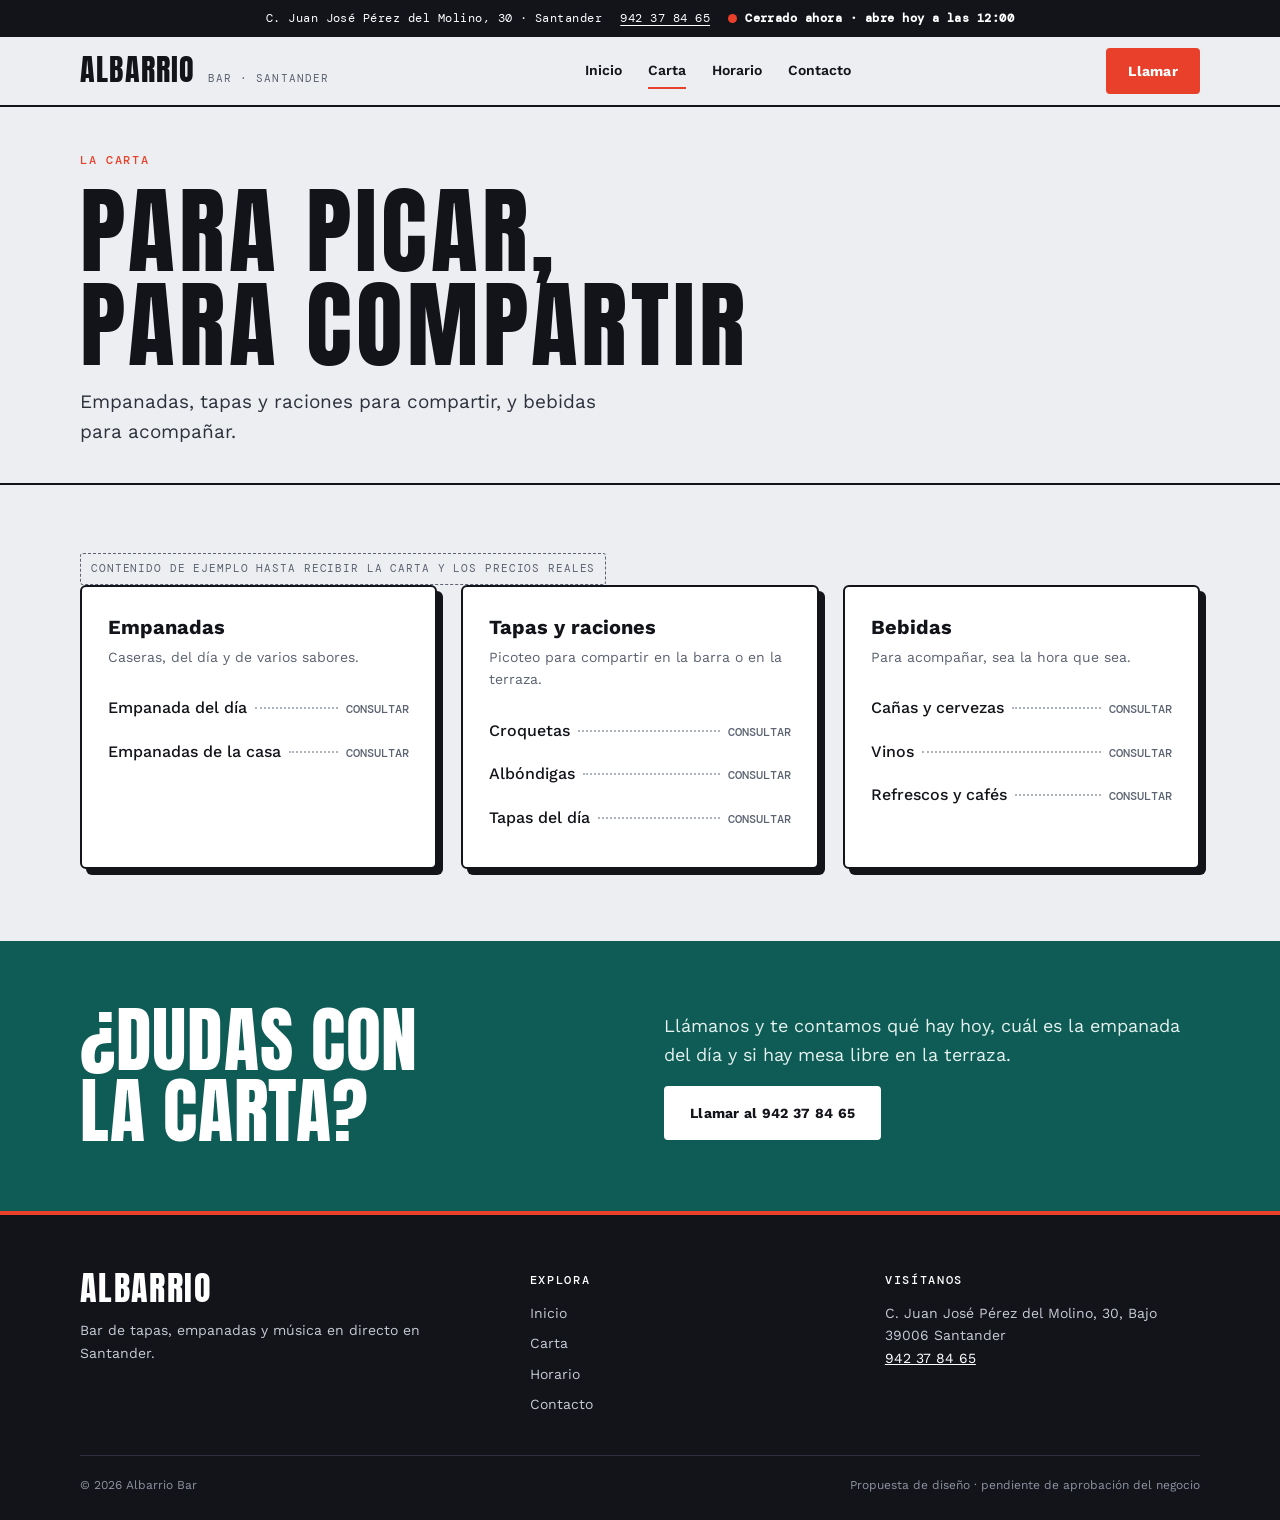
==== carta.html @ b81bc86d "Web en varias páginas: Inicio, Carta, Horario y Contacto (datos, mapa y redes) Co-Authored-By: Claud" ====
<!doctype html>
<html lang="es">
<head>
<meta charset="utf-8">
<meta name="viewport" content="width=device-width,initial-scale=1">
<title>Carta · Albarrio Bar</title>
<meta name="description" content="Carta de Albarrio Bar: empanadas, tapas, raciones y bebidas en Santander.">
<meta name="robots" content="noindex, nofollow">
<meta property="og:type" content="website">
<meta property="og:title" content="Carta · Albarrio Bar">
<meta property="og:description" content="Carta de Albarrio Bar: empanadas, tapas, raciones y bebidas en Santander.">
<meta name="theme-color" content="#12141a">
<link rel="icon" href="data:image/svg+xml,%3Csvg xmlns='http://www.w3.org/2000/svg' viewBox='0 0 32 32'%3E%3Crect width='32' height='32' rx='7' fill='%2312141a'/%3E%3Ctext x='16' y='24' font-family='Impact,Arial Narrow,sans-serif' font-size='22' text-anchor='middle' fill='%23e8402a'%3EA%3C/text%3E%3C/svg%3E">
<link rel="preconnect" href="https://fonts.googleapis.com">
<link rel="preconnect" href="https://fonts.gstatic.com" crossorigin>
<link href="https://fonts.googleapis.com/css2?family=Anton&family=DM+Mono:wght@400;500&family=Work+Sans:wght@400;500;600;700&display=swap" rel="stylesheet">
<link rel="stylesheet" href="styles.css?v=2">

</head>
<body>

<div class="topbar">
  <span>C. Juan José Pérez del Molino, 30 · Santander</span>
  <a href="tel:+34942378465">942 37 84 65</a>
  <span class="open-badge" data-open-badge>Consulta nuestro horario</span>
</div>

<header class="header">
  <div class="wrap nav">
    <a class="brand" href="index.html" aria-label="Albarrio Bar, inicio"><span class="brand-word">ALBARRIO</span><span class="brand-sub">Bar · Santander</span></a>
    <button class="menu-toggle" aria-label="Abrir menú" aria-expanded="false">Menú</button>
    <nav class="navlinks" aria-label="Navegación principal"><a href="index.html">Inicio</a><a href="carta.html" class="active" aria-current="page">Carta</a><a href="horario.html">Horario</a><a href="contacto.html">Contacto</a></nav>
    <a class="btn btn-red nav-cta" href="tel:+34942378465">Llamar</a>
  </div>
</header>

<main>
<section class="page-head"><div class="wrap">
  <p class="kicker">La carta</p>
  <h1 class="page-title">PARA PICAR,<br> PARA COMPARTIR</h1>
  <p class="lead">Empanadas, tapas y raciones para compartir, y bebidas para acompañar.</p>
</div></section>
  <section class="section section-tight">
    <div class="wrap">
      <p class="note-tag">Contenido de ejemplo hasta recibir la carta y los precios reales</p>
      <div class="menu-grid">
        <article class="menu-card"><h3>Empanadas</h3><p class="menu-desc">Caseras, del día y de varios sabores.</p>
          <ul class="dots"><li><span>Empanada del día</span><i></i><b>Consultar</b></li><li><span>Empanadas de la casa</span><i></i><b>Consultar</b></li></ul></article>
        <article class="menu-card"><h3>Tapas y raciones</h3><p class="menu-desc">Picoteo para compartir en la barra o en la terraza.</p>
          <ul class="dots"><li><span>Croquetas</span><i></i><b>Consultar</b></li><li><span>Albóndigas</span><i></i><b>Consultar</b></li><li><span>Tapas del día</span><i></i><b>Consultar</b></li></ul></article>
        <article class="menu-card"><h3>Bebidas</h3><p class="menu-desc">Para acompañar, sea la hora que sea.</p>
          <ul class="dots"><li><span>Cañas y cervezas</span><i></i><b>Consultar</b></li><li><span>Vinos</span><i></i><b>Consultar</b></li><li><span>Refrescos y cafés</span><i></i><b>Consultar</b></li></ul></article>
      </div>
    </div>
  </section>
  <section class="band-teal">
    <div class="wrap band-grid">
      <div><h2>¿DUDAS CON<br> LA CARTA?</h2></div>
      <div><p>Llámanos y te contamos qué hay hoy, cuál es la empanada del día y si hay mesa libre en la terraza.</p><a class="btn btn-light" href="tel:+34942378465">Llamar al 942 37 84 65</a></div>
    </div>
  </section>

</main>

<footer class="footer">
  <div class="wrap footer-grid">
    <div><span class="brand-word light">ALBARRIO</span><p>Bar de tapas, empanadas y música en directo en Santander.</p></div>
    <div><h4>Explora</h4><div class="footer-links"><a href="index.html">Inicio</a><a href="carta.html">Carta</a><a href="horario.html">Horario</a><a href="contacto.html">Contacto</a></div></div>
    <div><h4>Visítanos</h4><p>C. Juan José Pérez del Molino, 30, Bajo<br>39006 Santander<br><a href="tel:+34942378465">942 37 84 65</a></p></div>
  </div>
  <div class="wrap footer-bottom"><span>© 2026 Albarrio Bar</span><span>Propuesta de diseño · pendiente de aprobación del negocio</span></div>
</footer>

<div class="mobile-bar"><a class="btn btn-red" href="tel:+34942378465">Llamar</a><a class="btn btn-line-dark" href="contacto.html#como-llegar">Cómo llegar</a></div>

<script src="script.js?v=2"></script>
</body>
</html>
---- styles.css ----
/* Albarrio Bar · cartel de concierto: tinta, rojo tomate, verde petróleo y papel frío */
:root{
  --ink:#12141a;
  --ink-2:#1d2029;
  --paper:#eceef1;
  --paper-2:#e1e4e9;
  --red:#e8402a;
  --red-dark:#c9301c;
  --teal:#0e5c55;
  --line:#c9ced6;
  --muted:#5b6270;
  --font-display:'Anton','Impact','Arial Narrow',sans-serif;
  --font-body:'Work Sans',system-ui,sans-serif;
  --font-mono:'DM Mono',ui-monospace,monospace;
  color-scheme:light;
}
*{box-sizing:border-box}
html{scroll-behavior:smooth}
body{margin:0;background:var(--paper);color:var(--ink);font-family:var(--font-body);font-size:16px;line-height:1.6;padding-bottom:0}
a{color:inherit}
img,svg{max-width:100%}
.wrap{width:min(1120px,calc(100% - 40px));margin-inline:auto}
:focus-visible{outline:3px solid var(--red);outline-offset:3px}

/* barra superior */
.topbar{display:flex;flex-wrap:wrap;justify-content:center;gap:4px 18px;background:var(--ink);color:#fff;padding:9px 16px;font-family:var(--font-mono);font-size:12px;letter-spacing:.04em}
.topbar a{text-decoration:underline;text-underline-offset:3px}
.open-badge{display:inline-flex;align-items:center;gap:8px;font-weight:600}
.open-badge:before{content:'';width:9px;height:9px;border-radius:50%;background:#8a919e;flex:0 0 9px}
.open-badge.is-open:before{background:#4fd18b;box-shadow:0 0 0 3px #4fd18b33}
.open-badge.is-closed:before{background:var(--red)}
.open-badge.big{font-size:15px}

/* cabecera */
.header{position:sticky;top:0;z-index:20;background:var(--paper);border-bottom:2px solid var(--ink)}
.nav{display:flex;align-items:center;justify-content:space-between;gap:20px;min-height:68px}
.brand{display:flex;align-items:baseline;gap:12px;text-decoration:none}
.brand-word{font-family:var(--font-display);font-size:30px;letter-spacing:.04em;line-height:1}
.brand-word.light{color:#fff;font-size:34px}
.brand-sub{font-family:var(--font-mono);font-size:11px;text-transform:uppercase;letter-spacing:.1em;color:var(--muted)}
.navlinks{display:flex;gap:26px;font-size:14px;font-weight:600}
.navlinks a{text-decoration:none;padding:6px 0;border-bottom:2px solid transparent}
.navlinks a:hover{border-bottom-color:var(--red)}
.menu-toggle{display:none;border:2px solid var(--ink);background:transparent;font:600 13px var(--font-body);padding:8px 14px;border-radius:4px;cursor:pointer;color:var(--ink)}

/* botones */
.btn{display:inline-flex;align-items:center;justify-content:center;padding:14px 24px;border-radius:4px;font-weight:700;font-size:14px;letter-spacing:.02em;text-decoration:none;border:2px solid var(--ink);transition:transform .15s,background .15s,color .15s;cursor:pointer}
.btn:hover{transform:translateY(-2px)}
.btn-red{background:var(--red);border-color:var(--red);color:#fff}
.btn-red:hover{background:var(--red-dark);border-color:var(--red-dark)}
.btn-line{background:transparent;color:var(--ink)}
.btn-line:hover{background:var(--ink);color:#fff}
.btn-line-dark{background:transparent;color:var(--ink)}
.btn-light{background:#fff;border-color:#fff;color:var(--ink)}
.btn-light:hover{background:var(--paper-2);border-color:var(--paper-2)}
.nav-cta{padding:10px 20px}
.actions{display:flex;flex-wrap:wrap;gap:12px;margin-top:26px}

/* tipografía */
.kicker{font-family:var(--font-mono);font-size:12px;text-transform:uppercase;letter-spacing:.14em;color:var(--red);margin:0 0 14px;font-weight:500}
.kicker-light{color:#ffb4a8}
h1,h2,h3{margin:0}
h1,h2{font-family:var(--font-display);font-weight:400;text-transform:uppercase;letter-spacing:.01em;line-height:.98;text-wrap:balance}
h1{font-size:clamp(48px,13vw,112px);letter-spacing:.04em;margin:0 0 22px;max-width:100%}
h2{font-size:clamp(40px,6vw,72px)}
h3{font-size:20px;font-weight:700;line-height:1.25}
p{margin:0 0 16px}
.lead{font-size:19px;max-width:520px;color:#2c313c}

/* hero */
.hero{padding:44px 0 56px}
.hero-grid{display:grid;grid-template-columns:minmax(0,1.15fr) minmax(300px,.85fr);gap:48px;align-items:center}
.hero-copy .kicker{margin-bottom:18px}

.ticket{background:var(--ink);color:#fff;border-radius:6px;padding:0;position:relative;box-shadow:10px 10px 0 var(--red)}
.ticket-head{display:flex;justify-content:space-between;align-items:center;gap:12px;flex-wrap:wrap;padding:18px 22px;border-bottom:2px dashed #3a3f4c;font-family:var(--font-mono);font-size:12px;letter-spacing:.12em}
.on-dark{color:#fff}
.ticket-list{list-style:none;margin:0;padding:8px 22px}
.ticket-list li{display:flex;justify-content:space-between;gap:12px;white-space:nowrap;padding:10px 0;border-bottom:1px solid #2b303c;font-size:15px}
.ticket-list li:last-child{border-bottom:0}
.ticket-list li span:last-child{font-family:var(--font-mono);font-size:13px}
.ticket-list li.is-today{color:#fff;font-weight:700}
.ticket-list li.is-today span:first-child:after{content:'  HOY';font-family:var(--font-mono);font-size:10px;letter-spacing:.1em;background:var(--red);color:#fff;border-radius:3px;padding:2px 6px;margin-left:8px;vertical-align:2px}
.ticket-list li.is-closed span:last-child{color:#ff9d8f}
.ticket-list li:not(.is-today){color:#c6cad4}
.ticket-foot{padding:14px 22px 18px;font-size:11px;color:#8d93a1;border-top:2px dashed #3a3f4c}

/* marquee */
.marquee{background:var(--red);color:#fff;overflow:hidden;border-block:2px solid var(--ink)}
.marquee-track{display:flex;align-items:center;gap:26px;width:max-content;padding:14px 0;font-family:var(--font-display);font-size:26px;text-transform:uppercase;letter-spacing:.06em;animation:slide 28s linear infinite}
.marquee-track i{width:10px;height:10px;background:var(--ink);transform:rotate(45deg);flex:0 0 10px}
@keyframes slide{to{transform:translateX(-50%)}}
@media(prefers-reduced-motion:reduce){.marquee-track{animation:none}html{scroll-behavior:auto}}

/* secciones */
.section{padding:84px 0}
.section-head{margin-bottom:40px}
.note-tag{display:inline-block;font-family:var(--font-mono);font-size:11px;text-transform:uppercase;letter-spacing:.08em;border:1px dashed var(--muted);color:var(--muted);padding:6px 10px;border-radius:3px;margin:20px 0 0}

.feature-grid{display:grid;grid-template-columns:repeat(4,1fr);gap:0;border:2px solid var(--ink)}
.feature{padding:28px 24px 30px;border-right:2px solid var(--ink);background:var(--paper)}
.feature:last-child{border-right:0}
.feature svg{width:34px;height:34px;color:var(--red);margin-bottom:22px}
.feature p{margin:10px 0 0;color:#3a404c;font-size:15px}

.band-teal{background:var(--teal);color:#fff;padding:64px 0}
.band-grid{display:grid;grid-template-columns:1fr 1fr;gap:48px;align-items:center}
.band-grid p{font-size:18px;color:#e4f1ef}

.menu-grid{display:grid;grid-template-columns:repeat(3,1fr);gap:24px}
.menu-card{background:#fff;border:2px solid var(--ink);border-radius:6px;padding:28px 26px;box-shadow:6px 6px 0 var(--ink)}
.menu-desc{color:var(--muted);font-size:14px;margin:6px 0 18px}
.dots{list-style:none;margin:0;padding:0}
.dots li{display:flex;align-items:baseline;gap:8px;padding:9px 0;font-weight:500}
.dots i{flex:1;border-bottom:2px dotted #aeb4bf;transform:translateY(-4px)}
.dots b{font-family:var(--font-mono);font-size:12px;font-weight:500;color:var(--muted);text-transform:uppercase}

.section-ink{background:var(--ink);color:#fff}
.week-grid{display:grid;grid-template-columns:1fr 1.1fr;gap:56px;align-items:center}
.week-note{color:#c6cad4;margin-top:20px}
.week-table{width:100%;border-collapse:collapse;font-size:17px}
.week-table td{padding:15px 0;border-bottom:1px solid #2b303c}
.week-table td:last-child{text-align:right;font-family:var(--font-mono)}
.week-table tr.is-today td{color:#fff;font-weight:700}
.week-table tr.is-today td:first-child:after{content:'HOY';font-family:var(--font-mono);font-size:10px;letter-spacing:.1em;background:var(--red);border-radius:3px;padding:2px 6px;margin-left:10px;vertical-align:2px}
.week-table tr:not(.is-today) td{color:#c6cad4}
.week-table tr.is-closed td:last-child{color:#ff9d8f}

.map-grid{display:grid;grid-template-columns:.9fr 1.1fr;gap:56px;align-items:center}
address{font-style:normal;font-size:18px;margin-top:26px;line-height:1.5}
.phone-line{margin:14px 0 0;color:var(--muted)}
.phone-line a{color:var(--ink);font-weight:700}
.map-frame{border:2px solid var(--ink);border-radius:6px;overflow:hidden;box-shadow:8px 8px 0 var(--ink);background:var(--paper-2);min-height:380px}
.map-frame iframe{display:block;width:100%;height:100%;min-height:380px;border:0}

/* pie */
.footer{background:var(--ink);color:#c6cad4;padding:56px 0 24px}
.footer-grid{display:grid;grid-template-columns:1.3fr 1fr 1fr;gap:40px}
.footer h4{font-family:var(--font-mono);font-size:12px;text-transform:uppercase;letter-spacing:.14em;color:#fff;margin:0 0 12px;font-weight:500}
.footer p{margin:10px 0 0;font-size:14px}
.footer a{color:#fff}
.footer-bottom{display:flex;justify-content:space-between;flex-wrap:wrap;gap:8px;margin-top:40px;padding-top:20px;border-top:1px solid #2b303c;font-size:12px;color:#8d93a1}

.mobile-bar{display:none}

/* adaptación */
@media(max-width:900px){
  .hero-grid,.band-grid,.week-grid,.map-grid{grid-template-columns:1fr;gap:36px}
  .feature-grid{grid-template-columns:1fr 1fr}
  .feature:nth-child(2){border-right:0}
  .feature:nth-child(-n+2){border-bottom:2px solid var(--ink)}
  .menu-grid{grid-template-columns:1fr}
  .footer-grid{grid-template-columns:1fr 1fr}
  .footer-grid>div:first-child{grid-column:1/-1}
  .ticket{box-shadow:6px 6px 0 var(--red);margin-right:6px}
}
@media(max-width:720px){
  .menu-toggle{display:inline-block}
  .nav-cta{display:none}
  .navlinks{display:none;position:absolute;left:0;right:0;top:100%;flex-direction:column;gap:0;background:var(--paper);border-bottom:2px solid var(--ink);padding:8px 20px 16px}
  .navlinks.open{display:flex}
  .navlinks a{padding:12px 0;border-bottom:1px solid var(--line)}
  .brand-sub{display:none}
  .header .wrap{position:relative}
  .section{padding:60px 0}
  .feature-grid{grid-template-columns:1fr}
  .feature{border-right:0;border-bottom:2px solid var(--ink)}
  .feature:last-child{border-bottom:0}
  .feature:nth-child(2){border-bottom:2px solid var(--ink)}
  .footer-grid{grid-template-columns:1fr}
  body{padding-bottom:76px}
  .mobile-bar{display:flex;gap:10px;position:fixed;left:0;right:0;bottom:0;z-index:30;padding:10px 16px calc(10px + env(safe-area-inset-bottom,0px));background:var(--paper);border-top:2px solid var(--ink)}
  .mobile-bar .btn{flex:1;padding:13px 12px}
}

/* ---- Varias páginas ---- */
.navlinks a.active{border-bottom-color:var(--red)}
.page-head{padding:44px 0 36px;border-bottom:2px solid var(--ink)}
.page-title{font-size:clamp(44px,8vw,96px);margin:0 0 14px}
.page-head .lead{margin:0;max-width:560px}
.section-tight{padding:48px 0 72px}
.section-tight-top{padding:56px 0 72px}
.cta-band{display:grid;grid-template-columns:1.2fr .8fr;gap:40px;align-items:center;border:2px solid var(--ink);border-radius:6px;padding:40px;background:#fff;box-shadow:8px 8px 0 var(--ink)}
.cta-band p{margin:14px 0 0;color:var(--muted)}
.cta-band .actions{margin-top:0;justify-content:flex-end}
.feature-grid.two{grid-template-columns:1fr 1fr}
.feature-grid.two .feature:nth-child(2){border-right:0}
.footer-links{display:grid;gap:8px;font-size:14px}
.footer-links a{text-decoration:none;color:#c6cad4}
.footer-links a:hover{color:#fff}
.week-note.small{font-size:12px;color:#8d93a1;margin-top:18px}

.contact-grid{display:grid;grid-template-columns:.9fr 1.1fr;gap:48px;align-items:stretch}
.info-card{background:#fff;border:2px solid var(--ink);border-radius:6px;padding:30px;box-shadow:8px 8px 0 var(--ink);display:flex;flex-direction:column;gap:22px}
.info-block h3{font-family:var(--font-mono);font-size:12px;text-transform:uppercase;letter-spacing:.14em;color:var(--red);font-weight:500;margin-bottom:8px}
.info-block address{margin:0;font-size:18px}
.info-block p{margin:0 0 8px}
.big-link{font-family:var(--font-display);font-size:38px;letter-spacing:.04em;text-decoration:none;line-height:1}
.info-card .actions{margin-top:auto}
.contact-grid .map-frame{min-height:440px}
.contact-grid .map-frame iframe{min-height:440px}

.social-actions{margin:0 0 36px}
.btn-social{gap:10px;border-color:#3a3f4c;color:#fff;background:transparent}
.btn-social svg{width:20px;height:20px}
.btn-social em{font-style:normal;font-family:var(--font-mono);font-size:10px;letter-spacing:.06em;text-transform:uppercase;color:#ffb4a8;border:1px solid #5a3a35;border-radius:3px;padding:2px 7px}
.btn-social.is-pending{opacity:.85;cursor:not-allowed}
.btn-social.is-pending:hover{transform:none}
.photo-grid{display:grid;grid-template-columns:repeat(3,1fr);gap:14px}
.photo-slot{display:flex;flex-direction:column;align-items:center;justify-content:center;gap:10px;aspect-ratio:4/3;border:2px dashed #3a3f4c;border-radius:6px;color:#8d93a1;font-family:var(--font-mono);font-size:12px;letter-spacing:.08em;text-transform:uppercase}
.photo-slot svg{width:30px;height:30px}
.photo-note{margin:16px 0 0;font-size:13px;color:#8d93a1}

@media(max-width:900px){
  .cta-band{grid-template-columns:1fr;padding:28px;gap:24px}
  .cta-band .actions{justify-content:flex-start}
  .contact-grid{grid-template-columns:1fr;gap:32px}
  .contact-grid .map-frame,.contact-grid .map-frame iframe{min-height:340px}
}
@media(max-width:720px){
  .page-head{padding:32px 0 28px}
  .feature-grid.two{grid-template-columns:1fr}
  .feature-grid.two .feature:nth-child(2){border-bottom:0}
  .photo-grid{grid-template-columns:1fr 1fr}
  .section-tight{padding:36px 0 56px}
  .big-link{font-size:32px}
}
[id]{scroll-margin-top:84px}
.footer{border-top:4px solid var(--red)}
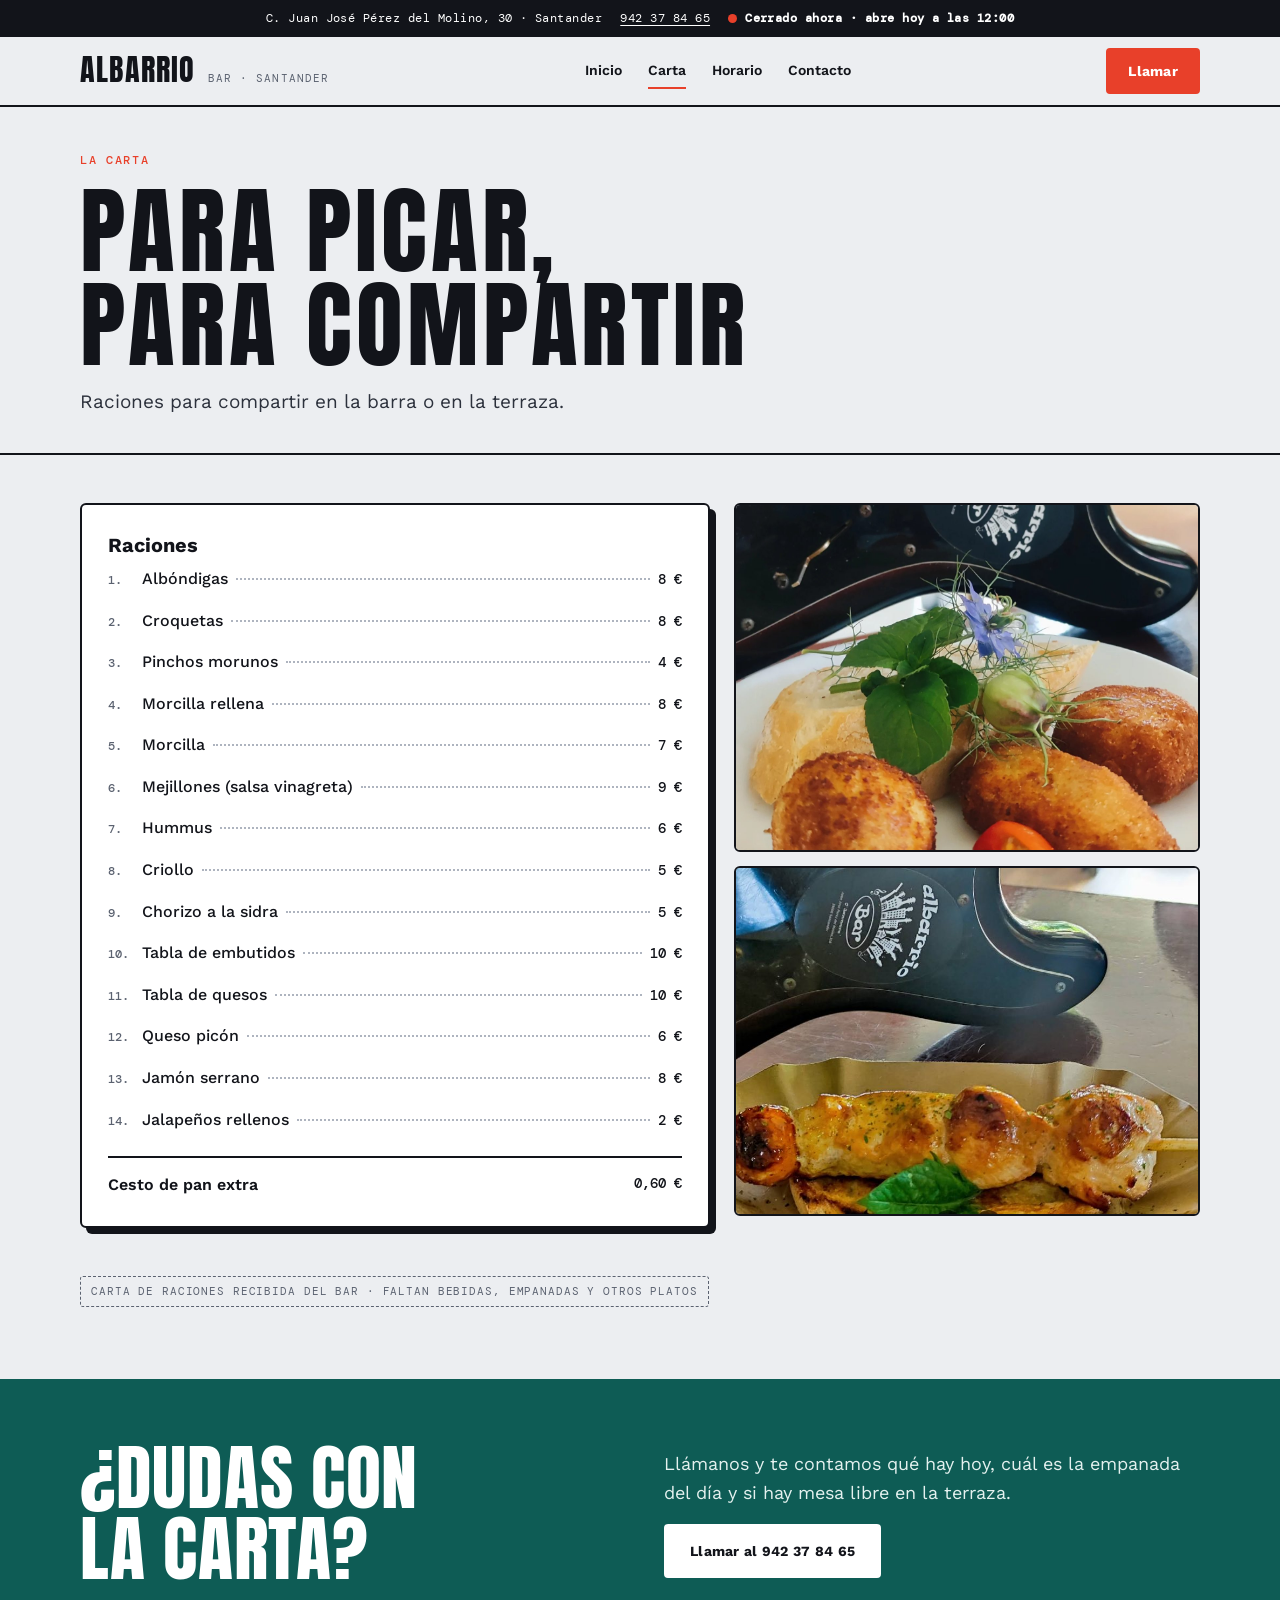
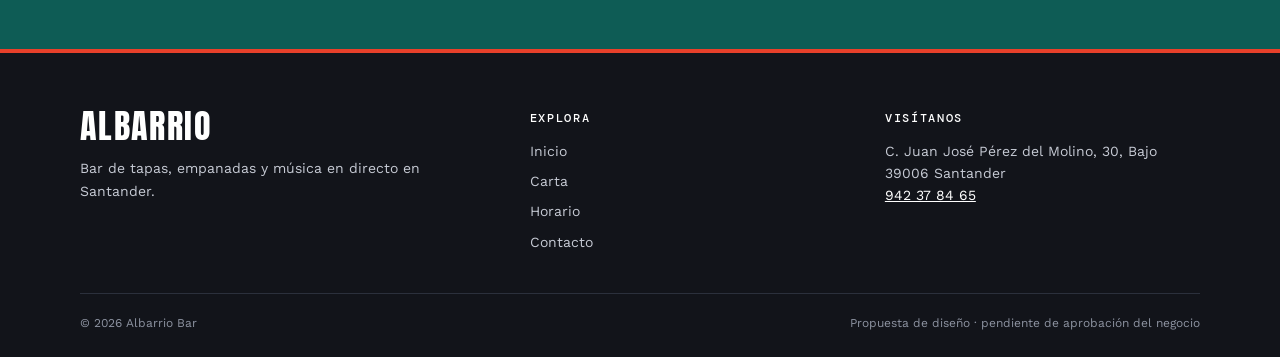
==== commit 7f6eb54d: "Fotos reales del bar y carta de raciones en la página Carta Co-Authored-By: Claude Sonnet 5.5 <norep" ====
--- a/carta.html
+++ b/carta.html
@@ -14,7 +14,7 @@
 <link rel="preconnect" href="https://fonts.googleapis.com">
 <link rel="preconnect" href="https://fonts.gstatic.com" crossorigin>
 <link href="https://fonts.googleapis.com/css2?family=Anton&family=DM+Mono:wght@400;500&family=Work+Sans:wght@400;500;600;700&display=swap" rel="stylesheet">
-<link rel="stylesheet" href="styles.css?v=2">
+<link rel="stylesheet" href="styles.css?v=3">
 
 </head>
 <body>
@@ -38,20 +38,21 @@
 <section class="page-head"><div class="wrap">
   <p class="kicker">La carta</p>
   <h1 class="page-title">PARA PICAR,<br> PARA COMPARTIR</h1>
-  <p class="lead">Empanadas, tapas y raciones para compartir, y bebidas para acompañar.</p>
+  <p class="lead">Raciones para compartir en la barra o en la terraza.</p>
 </div></section>
   <section class="section section-tight">
-    <div class="wrap">
-      <p class="note-tag">Contenido de ejemplo hasta recibir la carta y los precios reales</p>
-      <div class="menu-grid">
-        <article class="menu-card"><h3>Empanadas</h3><p class="menu-desc">Caseras, del día y de varios sabores.</p>
-          <ul class="dots"><li><span>Empanada del día</span><i></i><b>Consultar</b></li><li><span>Empanadas de la casa</span><i></i><b>Consultar</b></li></ul></article>
-        <article class="menu-card"><h3>Tapas y raciones</h3><p class="menu-desc">Picoteo para compartir en la barra o en la terraza.</p>
-          <ul class="dots"><li><span>Croquetas</span><i></i><b>Consultar</b></li><li><span>Albóndigas</span><i></i><b>Consultar</b></li><li><span>Tapas del día</span><i></i><b>Consultar</b></li></ul></article>
-        <article class="menu-card"><h3>Bebidas</h3><p class="menu-desc">Para acompañar, sea la hora que sea.</p>
-          <ul class="dots"><li><span>Cañas y cervezas</span><i></i><b>Consultar</b></li><li><span>Vinos</span><i></i><b>Consultar</b></li><li><span>Refrescos y cafés</span><i></i><b>Consultar</b></li></ul></article>
+    <div class="wrap carta-grid">
+      <article class="menu-card raciones">
+        <h3>Raciones</h3>
+        <ol class="dots numbered"><li><span>Albóndigas</span><i></i><b class="price">8 €</b></li><li><span>Croquetas</span><i></i><b class="price">8 €</b></li><li><span>Pinchos morunos</span><i></i><b class="price">4 €</b></li><li><span>Morcilla rellena</span><i></i><b class="price">8 €</b></li><li><span>Morcilla</span><i></i><b class="price">7 €</b></li><li><span>Mejillones (salsa vinagreta)</span><i></i><b class="price">9 €</b></li><li><span>Hummus</span><i></i><b class="price">6 €</b></li><li><span>Criollo</span><i></i><b class="price">5 €</b></li><li><span>Chorizo a la sidra</span><i></i><b class="price">5 €</b></li><li><span>Tabla de embutidos</span><i></i><b class="price">10 €</b></li><li><span>Tabla de quesos</span><i></i><b class="price">10 €</b></li><li><span>Queso picón</span><i></i><b class="price">6 €</b></li><li><span>Jamón serrano</span><i></i><b class="price">8 €</b></li><li><span>Jalapeños rellenos</span><i></i><b class="price">2 €</b></li></ol>
+        <p class="menu-extra">Cesto de pan extra <b class="price">0,60 €</b></p>
+      </article>
+      <div class="carta-photos">
+        <figure><img src="img/croquetas.jpg" width="1400" height="1400" loading="lazy" alt="Croquetas de Albarrio con pan y una flor comestible"></figure>
+        <figure><img src="img/pincho.jpg" width="1387" height="640" loading="lazy" alt="Pincho moruno sobre pan tostado"></figure>
       </div>
     </div>
+    <div class="wrap"><p class="note-tag">Carta de raciones recibida del bar · faltan bebidas, empanadas y otros platos</p></div>
   </section>
   <section class="band-teal">
     <div class="wrap band-grid">
@@ -73,6 +74,6 @@
 
 <div class="mobile-bar"><a class="btn btn-red" href="tel:+34942378465">Llamar</a><a class="btn btn-line-dark" href="contacto.html#como-llegar">Cómo llegar</a></div>
 
-<script src="script.js?v=2"></script>
+<script src="script.js?v=3"></script>
 </body>
 </html>
--- a/styles.css
+++ b/styles.css
@@ -227,3 +227,24 @@
 }
 [id]{scroll-margin-top:84px}
 .footer{border-top:4px solid var(--red)}
+
+/* Fotos reales */
+figure{margin:0}
+.photo-grid{grid-auto-rows:240px}
+.photo-grid figure{overflow:hidden;border-radius:6px;background:#1b1e26}
+.photo-grid img,.carta-photos img,.banner img{display:block;width:100%;height:100%;object-fit:cover}
+.photo-grid figure.wide{grid-column:span 2}
+.photo-grid.light{margin-top:14px;grid-auto-rows:260px}
+.photo-grid.light figure{border:2px solid var(--ink)}
+.banner{border:2px solid var(--ink);border-radius:6px;overflow:hidden;box-shadow:6px 6px 0 var(--ink);margin-bottom:22px;max-height:420px}
+.carta-grid{display:grid;grid-template-columns:minmax(0,1.15fr) minmax(0,.85fr);gap:24px;align-items:start}
+.carta-photos{display:grid;gap:14px}
+.carta-photos figure{border:2px solid var(--ink);border-radius:6px;overflow:hidden;aspect-ratio:4/3}
+.raciones .numbered{counter-reset:r}
+.raciones .numbered li{counter-increment:r;padding:8px 0}
+.raciones .numbered li::before{content:counter(r) ".";font-family:var(--font-mono);font-size:12px;color:var(--muted);min-width:26px}
+.price{font-family:var(--font-mono);font-weight:500;color:var(--ink)!important;text-transform:none!important;font-size:14px!important;white-space:nowrap}
+.menu-extra{margin:16px 0 0;padding-top:14px;border-top:2px solid var(--ink);display:flex;justify-content:space-between;gap:12px;font-weight:600}
+.carta-grid+.wrap{margin-top:28px}
+@media (max-width:900px){.carta-grid{grid-template-columns:1fr}}
+@media (max-width:640px){.photo-grid,.photo-grid.light{grid-auto-rows:150px}.photo-grid.light figure:nth-child(3){grid-column:span 2}}
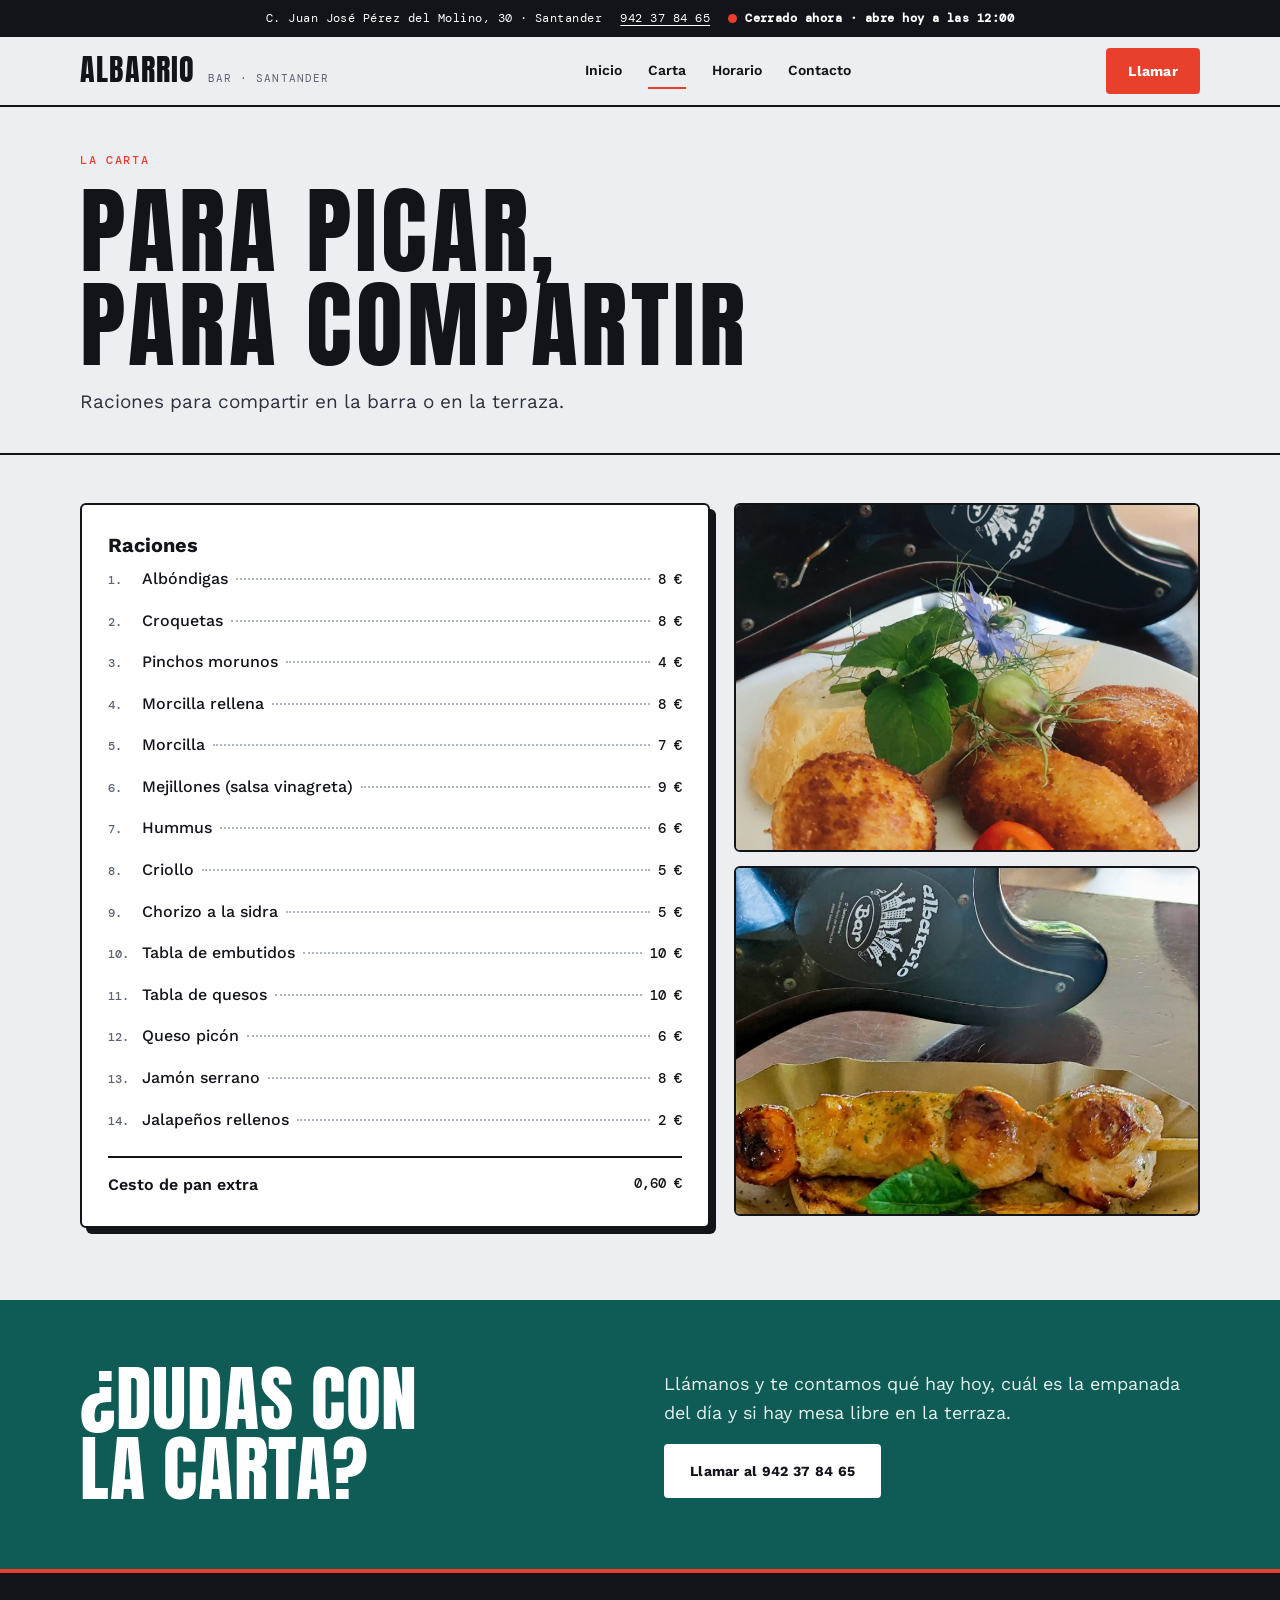
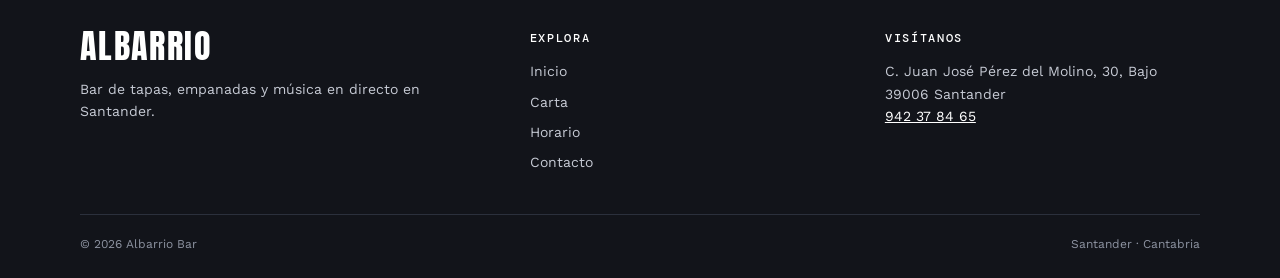
==== commit 7cfb8d02: "Web limpia sin textos internos, cinta de fotos, ecualizador, animaciones y visor de fotos Co-Authore" ====
--- a/carta.html
+++ b/carta.html
@@ -14,7 +14,7 @@
 <link rel="preconnect" href="https://fonts.googleapis.com">
 <link rel="preconnect" href="https://fonts.gstatic.com" crossorigin>
 <link href="https://fonts.googleapis.com/css2?family=Anton&family=DM+Mono:wght@400;500&family=Work+Sans:wght@400;500;600;700&display=swap" rel="stylesheet">
-<link rel="stylesheet" href="styles.css?v=3">
+<link rel="stylesheet" href="styles.css?v=4">
 
 </head>
 <body>
@@ -52,7 +52,6 @@
         <figure><img src="img/pincho.jpg" width="1387" height="640" loading="lazy" alt="Pincho moruno sobre pan tostado"></figure>
       </div>
     </div>
-    <div class="wrap"><p class="note-tag">Carta de raciones recibida del bar · faltan bebidas, empanadas y otros platos</p></div>
   </section>
   <section class="band-teal">
     <div class="wrap band-grid">
@@ -69,11 +68,11 @@
     <div><h4>Explora</h4><div class="footer-links"><a href="index.html">Inicio</a><a href="carta.html">Carta</a><a href="horario.html">Horario</a><a href="contacto.html">Contacto</a></div></div>
     <div><h4>Visítanos</h4><p>C. Juan José Pérez del Molino, 30, Bajo<br>39006 Santander<br><a href="tel:+34942378465">942 37 84 65</a></p></div>
   </div>
-  <div class="wrap footer-bottom"><span>© 2026 Albarrio Bar</span><span>Propuesta de diseño · pendiente de aprobación del negocio</span></div>
+  <div class="wrap footer-bottom"><span>© 2026 Albarrio Bar</span><span>Santander · Cantabria</span></div>
 </footer>
 
 <div class="mobile-bar"><a class="btn btn-red" href="tel:+34942378465">Llamar</a><a class="btn btn-line-dark" href="contacto.html#como-llegar">Cómo llegar</a></div>
 
-<script src="script.js?v=3"></script>
+<script src="script.js?v=4"></script>
 </body>
 </html>
--- a/styles.css
+++ b/styles.css
@@ -248,3 +248,43 @@
 .carta-grid+.wrap{margin-top:28px}
 @media (max-width:900px){.carta-grid{grid-template-columns:1fr}}
 @media (max-width:640px){.photo-grid,.photo-grid.light{grid-auto-rows:150px}.photo-grid.light figure:nth-child(3){grid-column:span 2}}
+
+/* Visual: cinta de fotos, ecualizador, letras, reveal, lightbox */
+.ribbon{overflow:hidden;margin-top:8px;padding:6px 0 14px}
+.ribbon-track{display:flex;width:max-content;animation:slide 60s linear infinite}
+.ribbon:hover .ribbon-track{animation-play-state:paused}
+.ribbon figure{height:280px;margin:0 14px 0 0;flex:0 0 auto;border:2px solid var(--ink);border-radius:6px;overflow:hidden;box-shadow:5px 5px 0 var(--ink);cursor:zoom-in;background:#ddd}
+.ribbon img{height:100%;width:auto;max-width:none;display:block;transition:transform .5s}
+.ribbon figure:hover img{transform:scale(1.06)}
+.photo-grid figure,.carta-photos figure{cursor:zoom-in}
+.photo-grid img,.carta-photos img{transition:transform .5s}
+.photo-grid figure:hover img,.carta-photos figure:hover img{transform:scale(1.05)}
+.eq{display:flex;align-items:flex-end;gap:6px;height:64px;margin-top:40px;opacity:.9}
+.eq i{flex:1;background:#ffb4a8;border-radius:3px 3px 0 0;height:20%;animation:eq 1.1s ease-in-out infinite alternate}
+.eq i:nth-child(3n){animation-duration:.8s;background:#fff}
+.eq i:nth-child(4n){animation-duration:1.4s}
+.eq i:nth-child(5n+1){animation-delay:-.4s}
+.eq i:nth-child(7n+2){animation-delay:-.9s}
+@keyframes eq{0%{height:12%}100%{height:100%}}
+.hero h1 .ch{display:inline-block;animation:drop .7s cubic-bezier(.2,.9,.3,1.3) both}
+@keyframes drop{0%{opacity:0;transform:translateY(-.5em) rotate(-8deg)}100%{opacity:1;transform:none}}
+.js .reveal{opacity:0;transform:translateY(26px);transition:opacity .7s ease,transform .7s ease}
+.js .reveal.in{opacity:1;transform:none}
+.feature{transition:background .25s,transform .25s}
+.feature:hover{background:#fff}
+.feature svg{transition:transform .35s}
+.feature:hover svg{transform:rotate(-8deg) scale(1.15)}
+.menu-card{transition:transform .25s,box-shadow .25s}
+.menu-card:hover{transform:translate(-3px,-3px);box-shadow:9px 9px 0 var(--ink)}
+.raciones .numbered li{transition:padding .2s,color .2s}
+.raciones .numbered li:hover{padding-left:8px;color:var(--red)}
+.lightbox{position:fixed;inset:0;z-index:100;background:rgba(12,13,18,.94);display:none;align-items:center;justify-content:center;padding:24px}
+.lightbox.open{display:flex}
+.lightbox img{max-width:min(1100px,100%);max-height:86vh;border-radius:6px;box-shadow:0 20px 60px #000a}
+.lightbox button{position:absolute;border:2px solid #fff;background:transparent;color:#fff;width:46px;height:46px;border-radius:50%;font-size:22px;cursor:pointer}
+.lightbox button:hover{background:var(--red);border-color:var(--red)}
+.lightbox .lb-close{top:18px;right:18px}
+.lightbox .lb-prev{left:18px;top:50%}
+.lightbox .lb-next{right:18px;top:50%}
+@media(max-width:720px){.ribbon figure{height:200px}.lightbox .lb-prev{left:8px;top:auto;bottom:18px}.lightbox .lb-next{right:8px;top:auto;bottom:18px}}
+@media(prefers-reduced-motion:reduce){.ribbon-track,.eq i,.hero h1 .ch{animation:none}.js .reveal{opacity:1;transform:none;transition:none}}
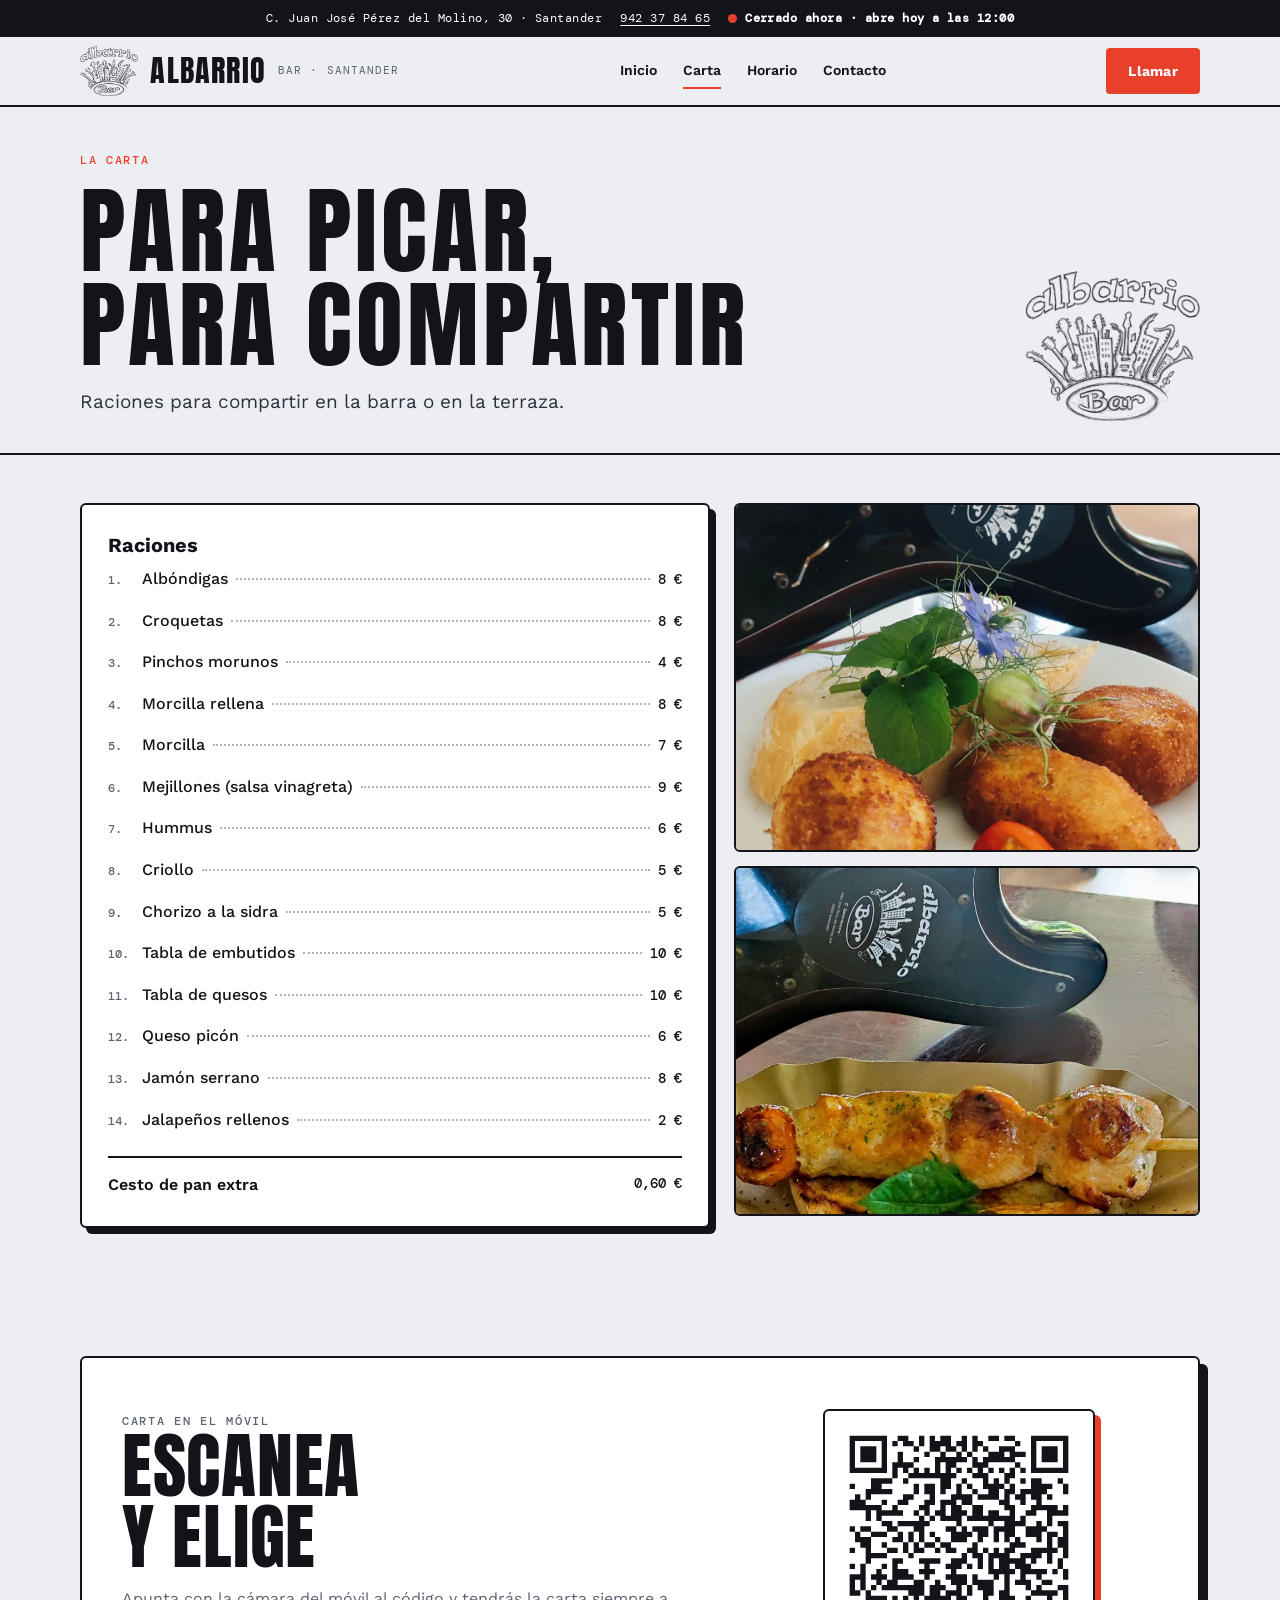
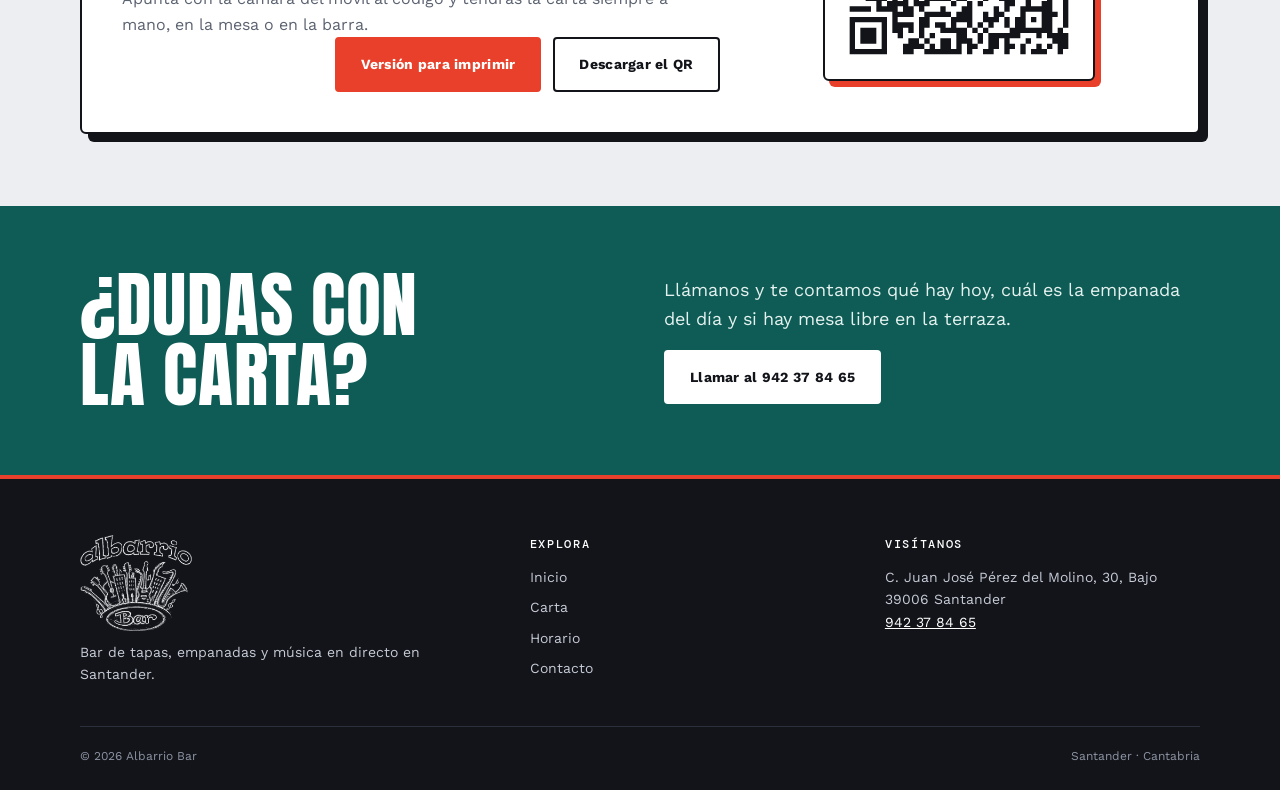
==== commit bc4e6970: "Logo, QR de la carta (con versión imprimible) y bloque de opiniones de Google Co-Authored-By: Claude" ====
--- a/carta.html
+++ b/carta.html
@@ -14,7 +14,7 @@
 <link rel="preconnect" href="https://fonts.googleapis.com">
 <link rel="preconnect" href="https://fonts.gstatic.com" crossorigin>
 <link href="https://fonts.googleapis.com/css2?family=Anton&family=DM+Mono:wght@400;500&family=Work+Sans:wght@400;500;600;700&display=swap" rel="stylesheet">
-<link rel="stylesheet" href="styles.css?v=4">
+<link rel="stylesheet" href="styles.css?v=5">
 
 </head>
 <body>
@@ -27,7 +27,7 @@
 
 <header class="header">
   <div class="wrap nav">
-    <a class="brand" href="index.html" aria-label="Albarrio Bar, inicio"><span class="brand-word">ALBARRIO</span><span class="brand-sub">Bar · Santander</span></a>
+    <a class="brand" href="index.html" aria-label="Albarrio Bar, inicio"><img class="brand-logo" src="img/logo.png" width="420" height="360" alt=""><span class="brand-word">ALBARRIO</span><span class="brand-sub">Bar · Santander</span></a>
     <button class="menu-toggle" aria-label="Abrir menú" aria-expanded="false">Menú</button>
     <nav class="navlinks" aria-label="Navegación principal"><a href="index.html">Inicio</a><a href="carta.html" class="active" aria-current="page">Carta</a><a href="horario.html">Horario</a><a href="contacto.html">Contacto</a></nav>
     <a class="btn btn-red nav-cta" href="tel:+34942378465">Llamar</a>
@@ -35,7 +35,7 @@
 </header>
 
 <main>
-<section class="page-head"><div class="wrap">
+<section class="page-head"><div class="wrap"><img class="head-logo" src="img/logo.png" width="420" height="360" alt="" aria-hidden="true">
   <p class="kicker">La carta</p>
   <h1 class="page-title">PARA PICAR,<br> PARA COMPARTIR</h1>
   <p class="lead">Raciones para compartir en la barra o en la terraza.</p>
@@ -53,6 +53,13 @@
       </div>
     </div>
   </section>
+  <section class="section section-tight-top" id="qr">
+    <div class="wrap cta-band qr-band">
+      <div><p class="kicker">Carta en el móvil</p><h2>ESCANEA<br> Y ELIGE</h2><p>Apunta con la cámara del móvil al código y tendrás la carta siempre a mano, en la mesa o en la barra.</p>
+        <div class="actions"><a class="btn btn-red" href="qr.html">Versión para imprimir</a><a class="btn btn-line" href="img/qr-carta.png" download="qr-carta-albarrio.png">Descargar el QR</a></div></div>
+      <div class="qr-box"><img src="img/qr-carta.svg" width="260" height="260" alt="Código QR que abre la carta de Albarrio Bar"></div>
+    </div>
+  </section>
   <section class="band-teal">
     <div class="wrap band-grid">
       <div><h2>¿DUDAS CON<br> LA CARTA?</h2></div>
@@ -64,7 +71,7 @@
 
 <footer class="footer">
   <div class="wrap footer-grid">
-    <div><span class="brand-word light">ALBARRIO</span><p>Bar de tapas, empanadas y música en directo en Santander.</p></div>
+    <div><img class="footer-logo" src="img/logo-blanco.png" width="420" height="360" alt="Albarrio Bar"><p>Bar de tapas, empanadas y música en directo en Santander.</p></div>
     <div><h4>Explora</h4><div class="footer-links"><a href="index.html">Inicio</a><a href="carta.html">Carta</a><a href="horario.html">Horario</a><a href="contacto.html">Contacto</a></div></div>
     <div><h4>Visítanos</h4><p>C. Juan José Pérez del Molino, 30, Bajo<br>39006 Santander<br><a href="tel:+34942378465">942 37 84 65</a></p></div>
   </div>
@@ -73,6 +80,6 @@
 
 <div class="mobile-bar"><a class="btn btn-red" href="tel:+34942378465">Llamar</a><a class="btn btn-line-dark" href="contacto.html#como-llegar">Cómo llegar</a></div>
 
-<script src="script.js?v=4"></script>
+<script src="script.js?v=5"></script>
 </body>
 </html>
--- a/styles.css
+++ b/styles.css
@@ -288,3 +288,31 @@
 .lightbox .lb-next{right:18px;top:50%}
 @media(max-width:720px){.ribbon figure{height:200px}.lightbox .lb-prev{left:8px;top:auto;bottom:18px}.lightbox .lb-next{right:8px;top:auto;bottom:18px}}
 @media(prefers-reduced-motion:reduce){.ribbon-track,.eq i,.hero h1 .ch{animation:none}.js .reveal{opacity:1;transform:none;transition:none}}
+
+/* Logo, QR y opiniones */
+.brand-logo{height:50px;width:auto;display:block;align-self:center}
+.brand{align-items:center}
+.footer-logo{height:96px;width:auto;display:block;margin-bottom:6px}
+.page-head .wrap{position:relative}
+.head-logo{position:absolute;right:0;bottom:-4px;height:150px;width:auto;opacity:.92}
+.qr-band{grid-template-columns:1.2fr .8fr}
+.qr-box{background:#fff;border:2px solid var(--ink);border-radius:6px;padding:14px;justify-self:center;box-shadow:6px 6px 0 var(--red);line-height:0}
+.qr-box img{width:240px;height:240px;display:block}
+.qr-box.big img{width:min(340px,70vw);height:auto}
+.reviews{display:grid;grid-template-columns:1fr 1.1fr;gap:48px;align-items:center}
+.review-card{background:#fff;border:2px solid var(--ink);border-radius:6px;padding:32px;box-shadow:8px 8px 0 var(--ink)}
+.review-card p{color:var(--muted);margin:10px 0 0}
+.stars{display:flex;gap:4px;margin-bottom:16px}
+.stars svg{width:30px;height:30px;fill:#f2a900}
+.reviews-sec{border-top:2px solid var(--ink)}
+.qr-page{background:#fff}
+.qr-poster{max-width:560px;margin:0 auto;padding:40px 20px;text-align:center}
+.qr-poster .qr-logo{width:200px;height:auto}
+.qr-poster h1{font-size:clamp(48px,12vw,84px);margin:10px 0 24px}
+.qr-poster .qr-box{display:inline-block;box-shadow:8px 8px 0 var(--red)}
+.qr-sub{font-weight:700;margin:26px 0 4px;font-size:18px}
+.qr-addr{color:var(--muted);margin:0 0 26px}
+.qr-actions{display:flex;gap:12px;justify-content:center;flex-wrap:wrap}
+@media(max-width:900px){.qr-band,.reviews{grid-template-columns:1fr}.head-logo{height:110px}}
+@media(max-width:720px){.brand-logo{height:40px}.head-logo{display:none}.brand-word{font-size:26px}.review-card{padding:24px}}
+@media print{.qr-actions{display:none}.qr-poster{padding:0}body{background:#fff}}
